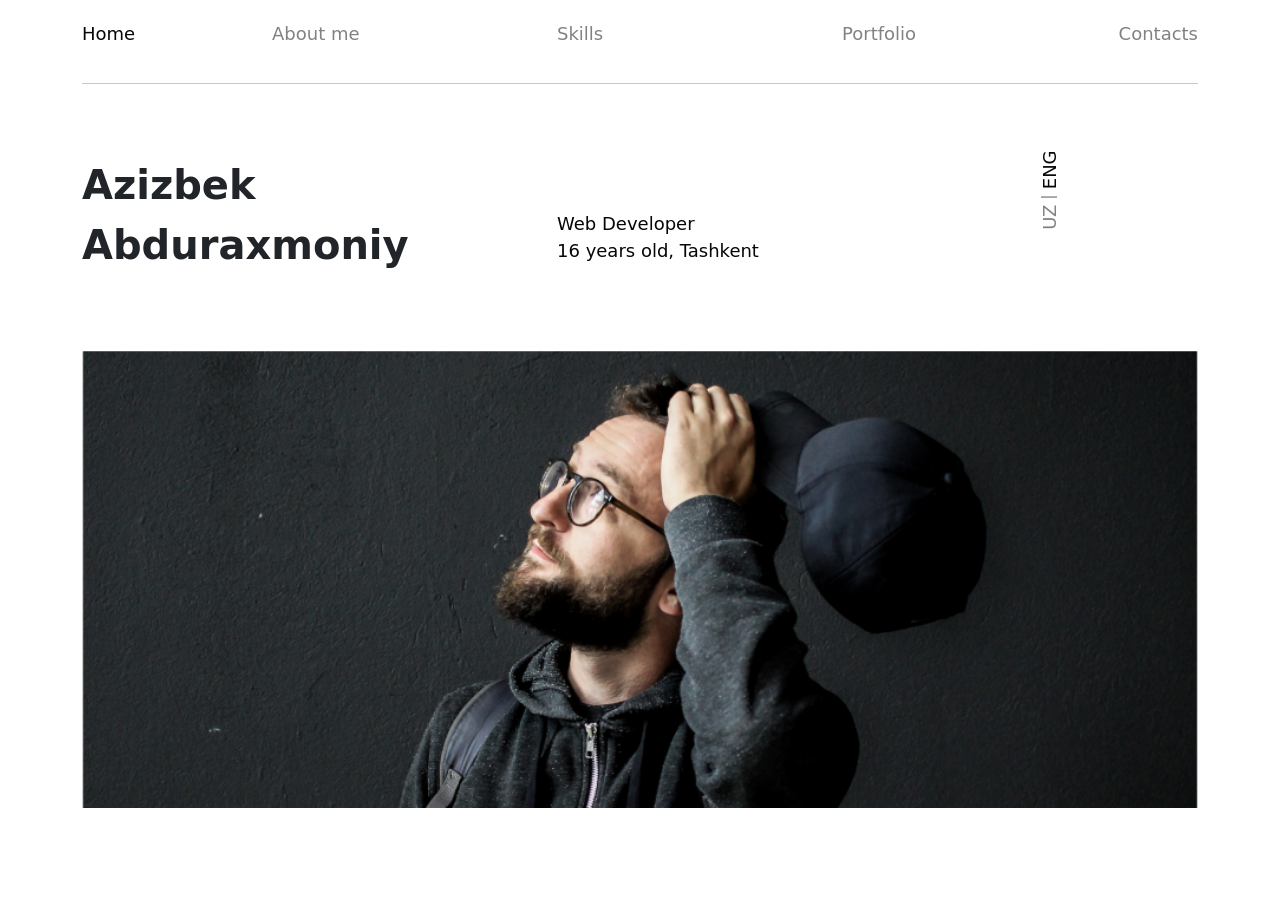
==== home.html @ 12b68e15 "about page" ====
<!DOCTYPE html>
<html lang="en">

<head>
    <meta charset="UTF-8">
    <meta http-equiv="X-UA-Compatible" content="IE=edge">
    <meta name="viewport" content="width=device-width, initial-scale=1.0">
    <link href="https://cdn.jsdelivr.net/npm/bootstrap@5.0.2/dist/css/bootstrap.min.css" rel="stylesheet"
        integrity="sha384-EVSTQN3/azprG1Anm3QDgpJLIm9Nao0Yz1ztcQTwFspd3yD65VohhpuuCOmLASjC" crossorigin="anonymous">
    <link rel="stylesheet" href="main.css">
    <title>Home</title>
</head>

<body>
    <div class="main container">
        <div class="header">
            <div class="row">
                <div class="col-2 home active">
                    <a href="#">Home</a>
                </div>
                <div class="col-2 about inactive">
                    <a href="#">About me</a>
                </div>
                <div class="col-1"></div>
                <div class="col-2 skills inactive"> 
                    <a href="#">Skills</a>
                </div>
                <div class="col-1"></div>
                <div class="col-2 portfolio inactive">
                   <a href="#">Portfolio</a>
                </div>
                <div class="col-2 contact inactive">
                   <a href="#">Contacts</a> 
                </div>
            </div>
        </div>
        <hr>
        <div class="info">
            <div class="row">
                <div class="col-5 name">
                    <div class="fs-1 fw-bold">
                        Azizbek <br> Abduraxmoniy
                    </div>
                </div>
                <div class="col-6 job">
                    Web Developer <br> 16 years old, Tashkent
                </div>
                <div class="col-1 lang">
                    <div class="inactive">
                        <a href="#">UZ</a>
                    </div>
                    <div class="tick">|</div>
                    <div class="active">
                        <a href="#">
                            ENG
                        </a>
                    </div>
                </div>
            </div>
        </div>
        <div class="ava">
            <img src="/img/man.png" alt="">
        </div>
    </div>
</body>

</html>
---- main.css ----
.header {
    padding: 20px 0;
}

.contact {
    text-align: right;
}

a {
    font-size: 18px;
    text-decoration: none;
}

.inactive a {
    color: #828282;
}

.active a{
    color: #070707 ;
}

.info{
    height: 250px;
}

.name{
    padding-top: 55px;
}

.job {
    color: #070707;
    font-size: 18px;
    padding-top: 110px;
}

.lang {
    color: #828282;
    transform: rotate(-90deg);
    text-align: right;
    position: absolute;
    top: 15%;
    right: 17%;
    padding-top: 80px;
    display: flex;
}
.tick{
    padding: 0 5px;
}

.ava img {
    width: 100%;
}
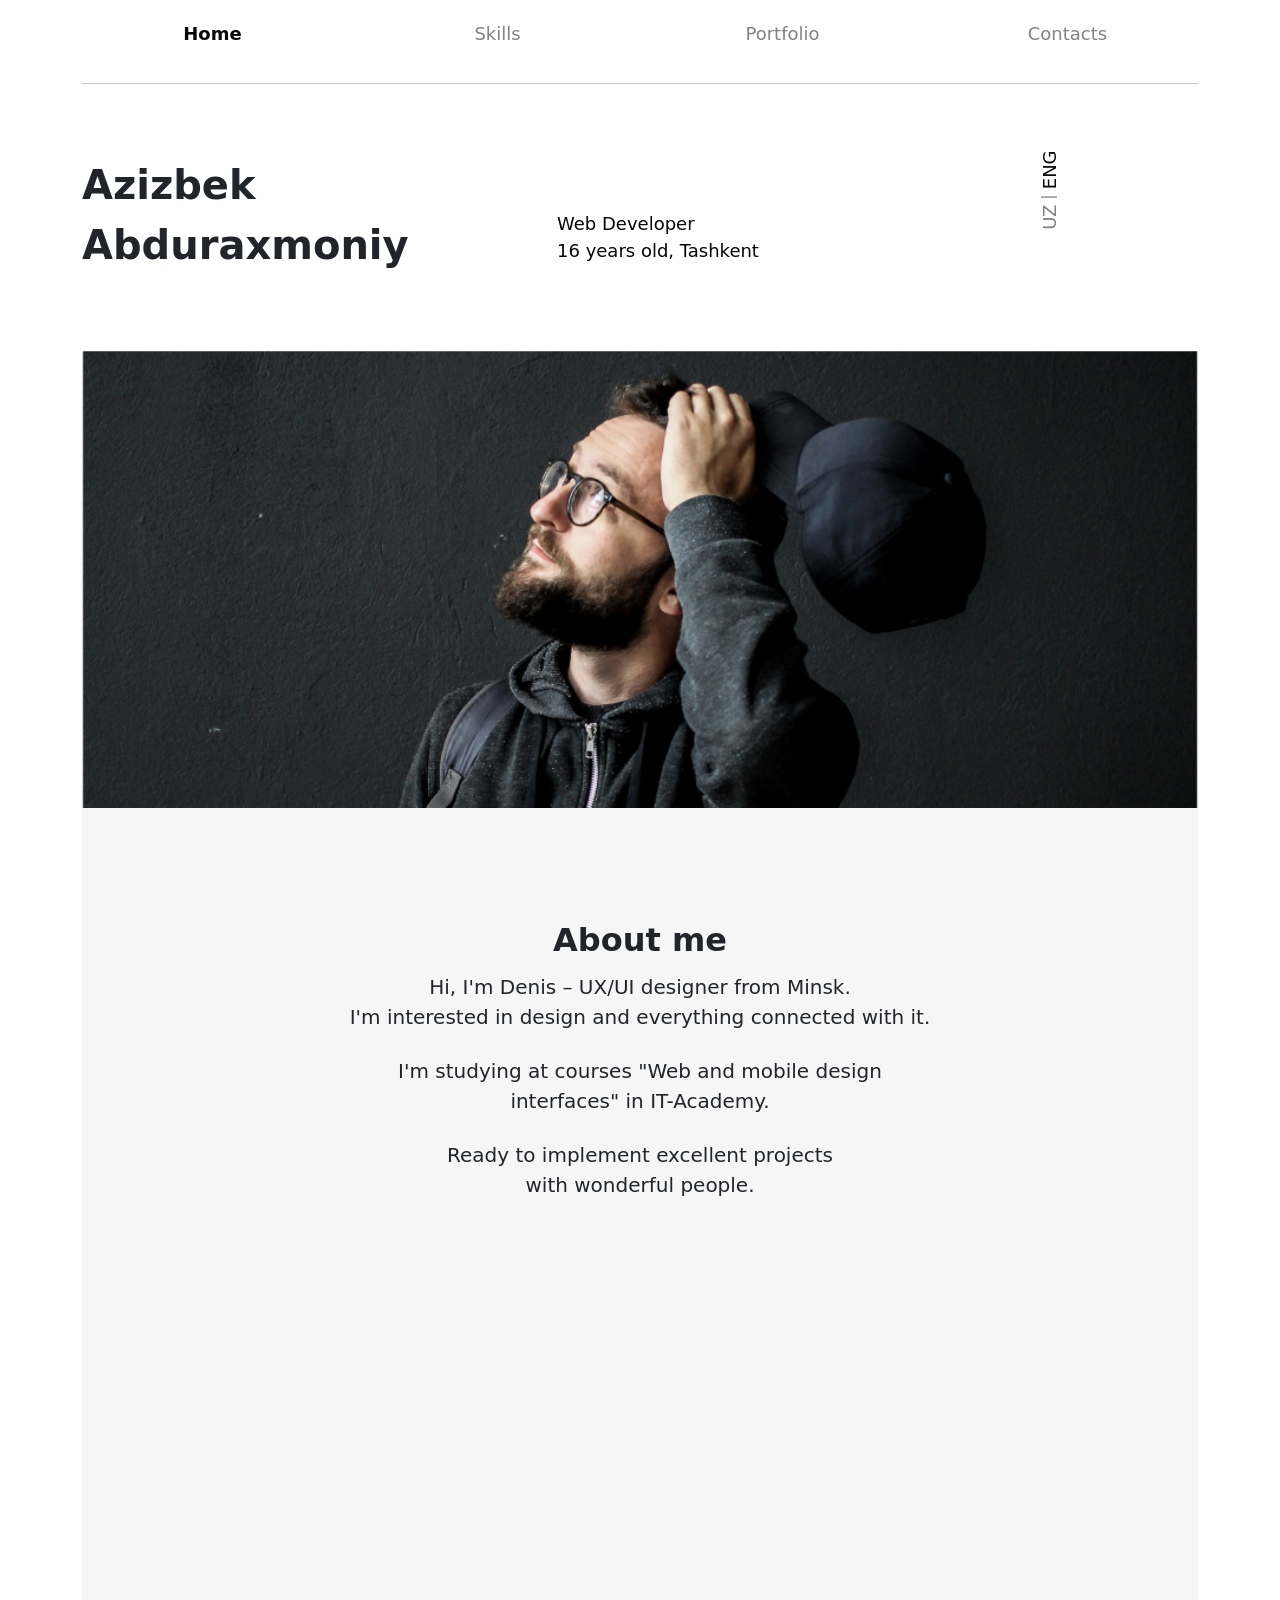
==== commit 9fee4167: "almost done" ====
--- a/home.html
+++ b/home.html
@@ -7,30 +7,25 @@
     <meta name="viewport" content="width=device-width, initial-scale=1.0">
     <link href="https://cdn.jsdelivr.net/npm/bootstrap@5.0.2/dist/css/bootstrap.min.css" rel="stylesheet"
         integrity="sha384-EVSTQN3/azprG1Anm3QDgpJLIm9Nao0Yz1ztcQTwFspd3yD65VohhpuuCOmLASjC" crossorigin="anonymous">
-    <link rel="stylesheet" href="main.css">
+    <link rel="stylesheet" href="./css/main.css">
     <title>Home</title>
 </head>
 
 <body>
     <div class="main container">
         <div class="header">
-            <div class="row">
-                <div class="col-2 home active">
+            <div class="row text-center">
+                <div class="col-3 home active fw-bold">
                     <a href="#">Home</a>
                 </div>
-                <div class="col-2 about inactive">
-                    <a href="#">About me</a>
+                <div class="col-3 skills inactive">
+                    <a href="./pages/skills.html">Skills</a>
                 </div>
-                <div class="col-1"></div>
-                <div class="col-2 skills inactive"> 
-                    <a href="#">Skills</a>
+                <div class="col-3 portfolio inactive">
+                    <a href="./pages/portfolio.html">Portfolio</a>
                 </div>
-                <div class="col-1"></div>
-                <div class="col-2 portfolio inactive">
-                   <a href="#">Portfolio</a>
-                </div>
-                <div class="col-2 contact inactive">
-                   <a href="#">Contacts</a> 
+                <div class="col-3 contact inactive">
+                    <a href="./pages/contacts.html">Contacts</a>
                 </div>
             </div>
         </div>
@@ -59,7 +54,24 @@
             </div>
         </div>
         <div class="ava">
-            <img src="/img/man.png" alt="">
+            <img src="./img/man.png" alt="">
+        </div>
+        <div class="about text-center side">
+            <div class="fs-2 fw-bold py-2">
+                About me
+            </div>
+            <div class="txt">
+                Hi, I'm Denis – UX/UI designer from Minsk. <br>
+                I'm interested in design and everything connected with it. <br>
+
+                <div class="py-4">
+                    I'm studying at courses "Web and mobile design <br>
+                    interfaces" in IT-Academy.
+                </div>
+
+                Ready to implement excellent projects <br>
+                with wonderful people.
+            </div>
         </div>
     </div>
 </body>
--- a/css/main.css
+++ b/css/main.css
@@ -0,0 +1,61 @@
+.header {
+    padding: 20px 0;
+}
+
+a {
+    font-size: 18px;
+    text-decoration: none;
+}
+
+.inactive a {
+    color: #828282;
+}
+
+.active a {
+    color: #070707;
+}
+
+.info {
+    height: 250px;
+}
+
+.name {
+    padding-top: 55px;
+}
+
+.job {
+    color: #070707;
+    font-size: 18px;
+    padding-top: 110px;
+}
+
+.lang {
+    color: #828282;
+    transform: rotate(-90deg);
+    text-align: right;
+    position: absolute;
+    top: 15%;
+    right: 17%;
+    padding-top: 80px;
+    display: flex;
+}
+
+.tick {
+    padding: 0 5px;
+}
+
+img {
+    width: 100%;
+}
+
+.about {
+    background: #F6F6F6;
+    height: 500px;
+    font-size: 20px;
+    padding: 100px;
+}
+
+.side{
+    min-height: 89vh;
+    background: #F6F6F6;
+}
